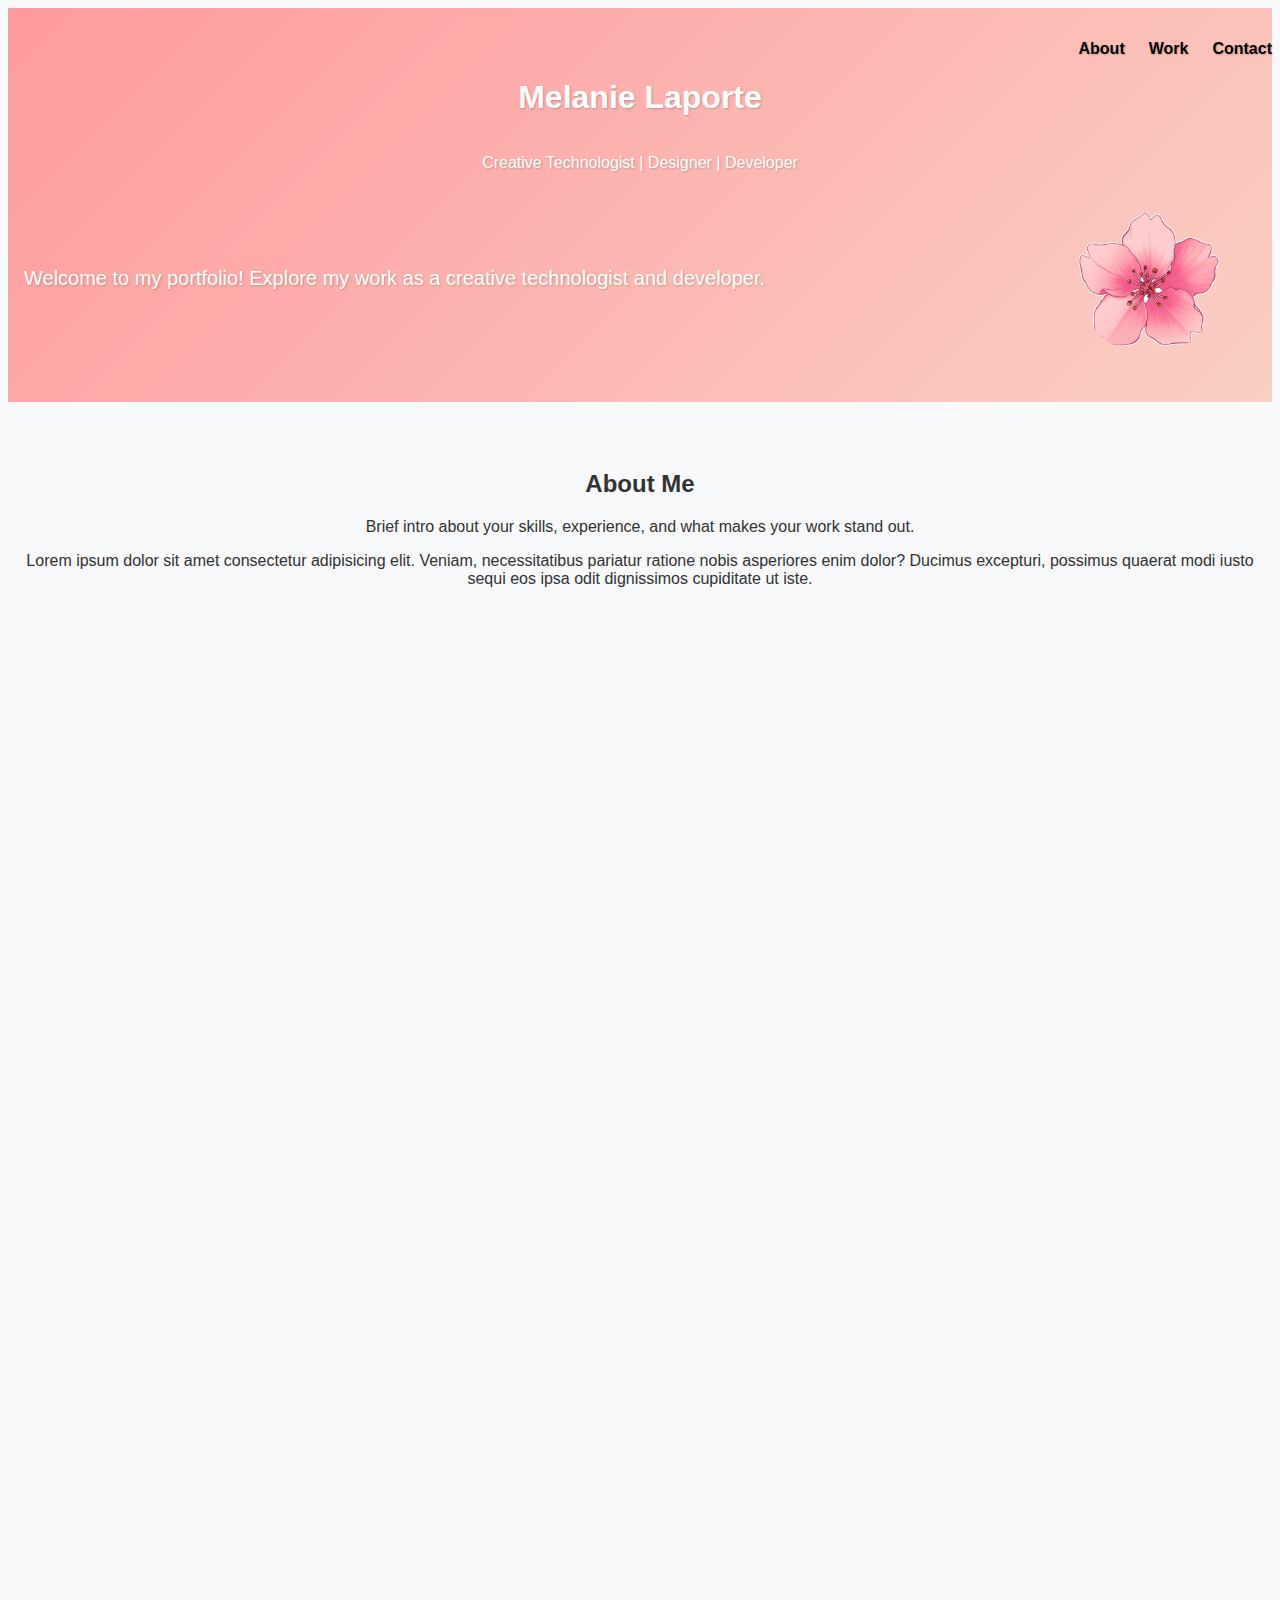
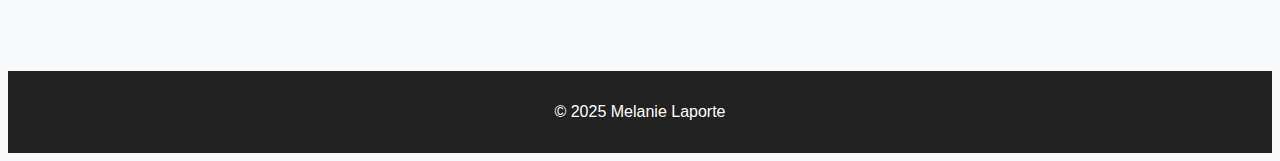
==== index.html @ 07a60e57 "Updated HTML with creative coding projects." ====
<!DOCTYPE html>
<html lang="en">
<head>
    <meta charset="UTF-8">
    <meta name="viewport" content="width=device-width, initial-scale=1.0">
    <title>Melanie Laporte - Portfolio</title>
    <link rel="stylesheet" href="styles.css">
</head>
<body>
    <header>
      <nav>
        <ul>
            <li><a href="#about">About</a></li>
            <li><a href="#work">Work</a></li>
            <li><a href="#contact">Contact</a></li>
        </ul>
      </nav>
      <h1>Melanie Laporte</h1>
        <div>
          <p><span id="typed-intro"></span></p>
          <p>Creative Technologist | Designer | Developer</p>
        </div>
        <div class="header-content">
          <p class="header-text">Welcome to my portfolio! Explore my work as a creative technologist and developer.</p>
          <img class="header-photo" src="assets/images/cherryBlossom.png" alt="Melanie Laporte">
        </div>
    </header>
    
    <section id="about">
        <h2>About Me</h2>
        <p>Brief intro about your skills, experience, and what makes your work stand out.</p>
        <p>Lorem ipsum dolor sit amet consectetur adipisicing elit. Veniam, necessitatibus pariatur ratione nobis asperiores enim dolor? Ducimus excepturi, possimus quaerat modi iusto sequi eos ipsa odit dignissimos cupiditate ut iste.</p>
      </section>
    
    <section id="work">
        <h2>My Work</h2>
        <div class="portfolio-grid">
            <div class="project">
                <iframe src="https://openprocessing.org/sketch/2534775/embed/"alt="Thermal String Ball" width="400" height="400"></iframe>
                <h3>Thermal String Ball </h3>
                <p>Short description of the project.</p>
            </div>
            <div class="project">
                <iframe src="https://openprocessing.org/sketch/2534626/embed/" alt="Nudibranchia" width="400" height="400"></iframe>
                <h3>Nudibranchia</h3>
                <p>Short description of the project.</p>
            </div>
            <div class="project">
                <img src="assets/images/cherryBlossom.png" alt="Project 3">
                <h3>Project Title 3</h3>
                <p>Short description of the project.</p>
            </div>
            <div class="project">
                <img src="assets/images/cherryBlossom.png" alt="Project 4">
                <h3>Project Title 4</h3>
                <p>Short description of the project.</p>
            </div>
            <div class="project">
                <img src="assets/images/cherryBlossom.png" alt="Project 5">
                <h3>Project Title 5</h3>
                <p>Short description of the project.</p>
            </div>
            <div class="project">
                <img src="assets/images/cherryBlossom.png" alt="Project 6">
                <h3>Project Title 6</h3>
                <p>Short description of the project.</p>
            </div>
            <div class="project">
                <img src="assets/images/cherryBlossom.png" alt="Project 7">
                <h3>Project Title 7</h3>
                <p>Short description of the project.</p>
           </div>
           <div class="project">
                <img src="assets/images/cherryBlossom.png" alt="Project 8">
                <h3>Project Title 8</h3>
                <p>Short description of the project.</p>
           </div>
        </div>
    </section>
    
    <section id="contact">
        <h2>Contact</h2>
        <p>LinkedIn: <a href="https://www.linkedin.com/in/melanielaporte/" target="_blank">LinkedIn</a></p>
        <p>GitHub: <a href="https://github.com/melanielaporte" target="_blank">Github</a></p>
    </section>
    <script src="styles.js"></script>
    <footer>
        <p>&copy; 2025 Melanie Laporte</p>
    </footer>
</body>
</html>
---- styles.css ----
/* General Styles */
body {
  font-family: 'Poppins', sans-serif;
  margin: 4;
  padding: 0;
  background-color: #f8f9fa;
  color: #333;
  text-align: center;
}

header {
  background: linear-gradient(135deg, #ff9a9e, #fad0c4);
  padding: 2rem 0;
  color: white;
  text-shadow: 1px 1px 2px rgba(0, 0, 0, 0.2);
  display: flex;
  flex-direction: column;
  /* align-items: center; */
  text-align: center;
}

.header-content {
  display: flex;
  align-items: center;
  justify-content: space-between;
  max-width: 1200px;
  width: 100%;
  padding: 1rem;
}

.header-text {
  font-size: 1.25rem;
  max-width: 70%;
  margin-right: 2rem;
}

.header-photo {
  width: 150px; /* Adjust the size as needed */
  height: auto;
  border-radius: 50%; /* For a circular photo */
}

nav ul {
  list-style: none;
  padding: 0;
  margin: 0;
  display: flex;
  justify-content: right;
  gap: 1.5rem;

}

nav a {
  text-decoration: none;
  color: black;
  font-weight: bold;
  transition: 0.3s;
}

nav a:hover {
  opacity: 0.7;
}

#work {
  background: #ff9a9e;
}

section {
  /* Smooth fade-in transition*/
  padding: 3rem 1rem;
  opacity: 0;
  transform: translateY(30px);
  transition: opacity 1s ease, transform 1s ease;
}

section.visible {
  opacity: 1;
  transform: translateY(0);
}

.portfolio-grid {
  display: grid;
  grid-template-columns: repeat(auto-fit, minmax(300px, 1fr));
  gap: 2rem;
  max-width: 900px;
  margin: auto;
}

.project {
  background: white;
  border-radius: 10px;
  box-shadow: 0 4px 6px rgba(0,0,0,0.1);
  overflow: hidden;
  transition: transform 0.3s;
}

.project:hover {
  transform: translateY(-5px);
}

.project img {
  width: 100%;
  height: auto;
}


footer {
  background: #222;
  color: white;
  padding: 1rem;
  margin-top: 2rem;
}
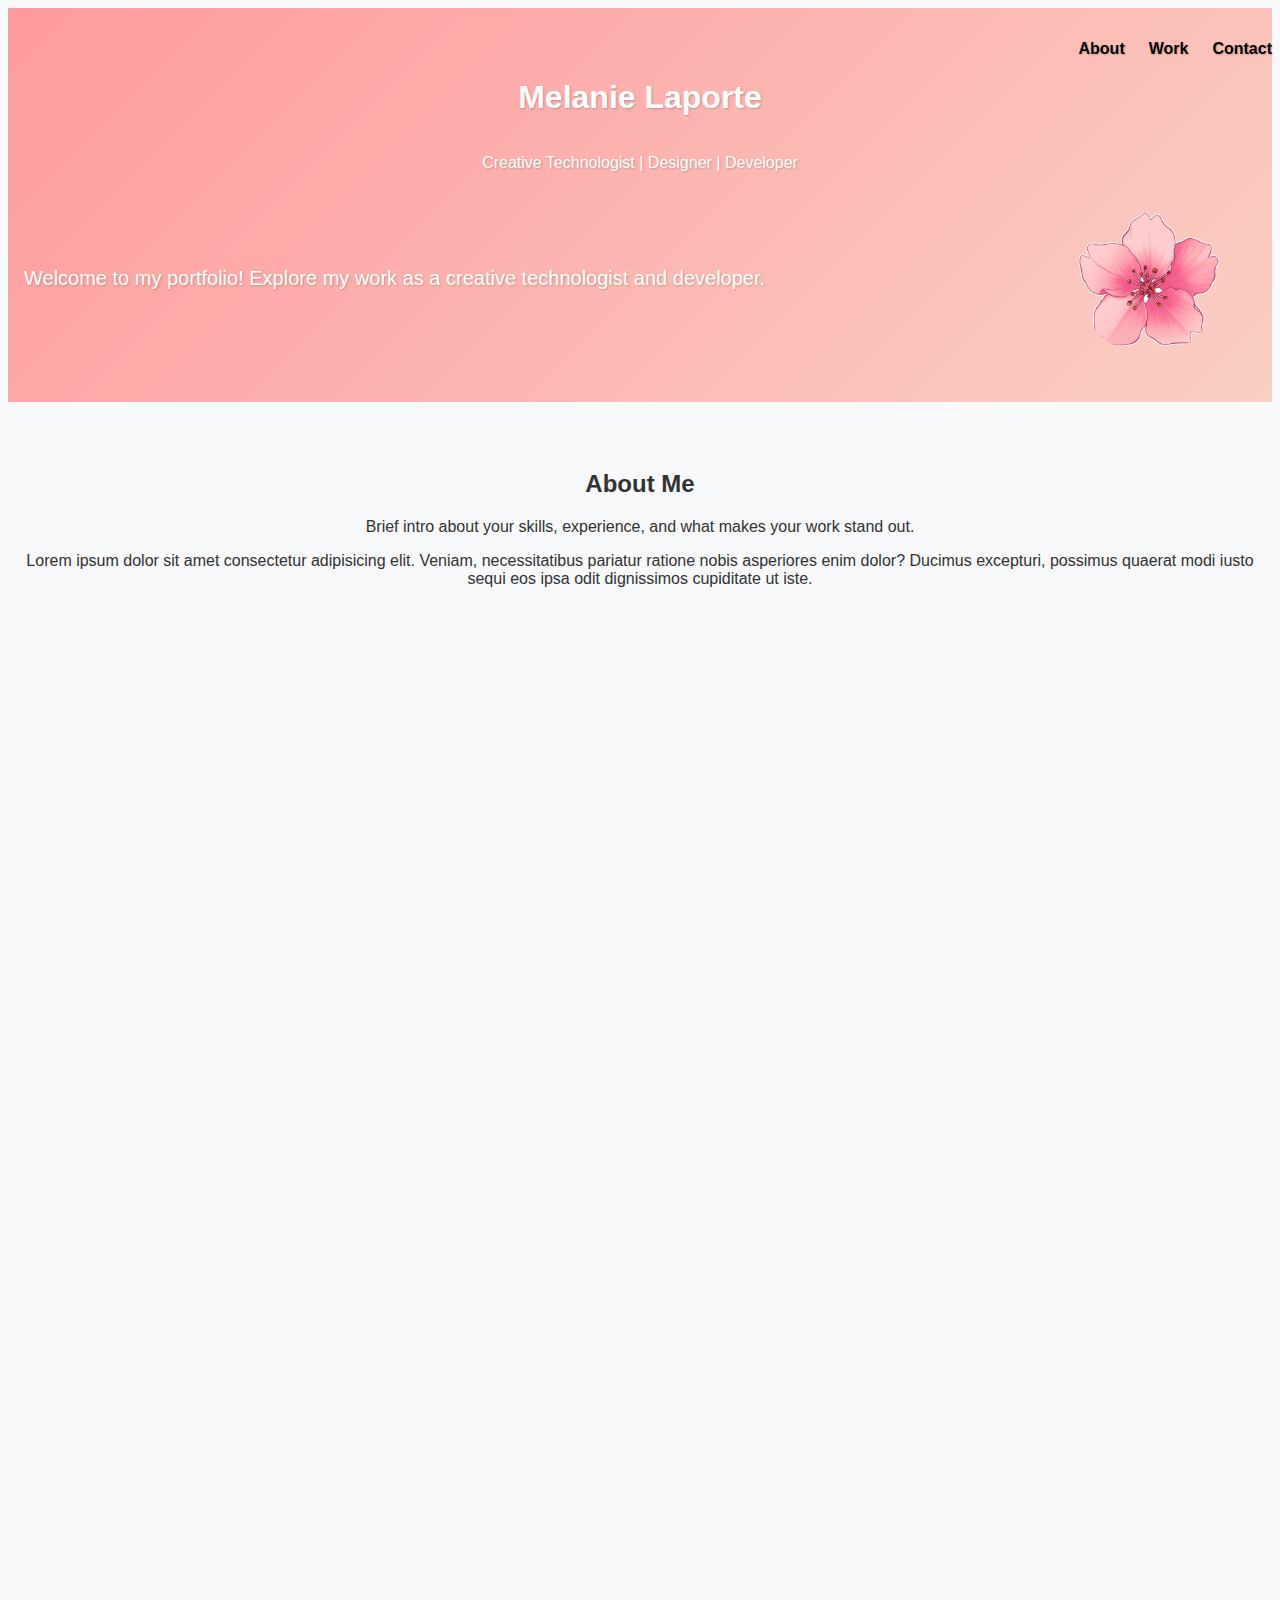
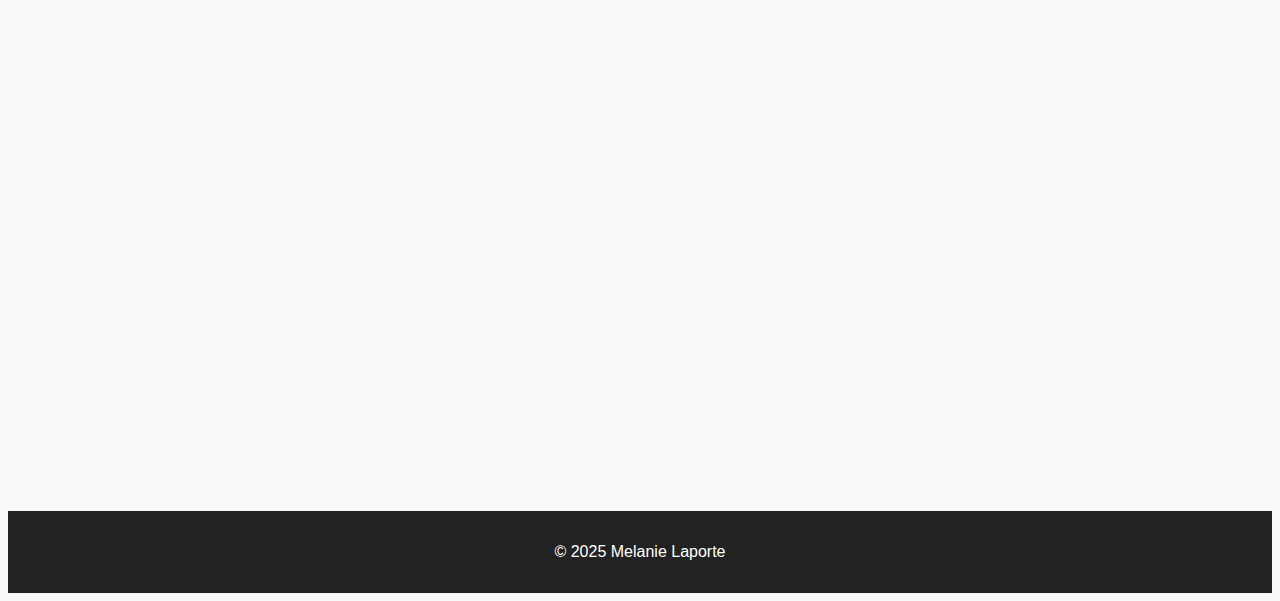
==== commit 8bd1fee7: "Updated HTML projects." ====
--- a/index.html
+++ b/index.html
@@ -36,42 +36,53 @@
         <h2>My Work</h2>
         <div class="portfolio-grid">
             <div class="project">
-                <iframe src="https://openprocessing.org/sketch/2534775/embed/"alt="Thermal String Ball" width="400" height="400"></iframe>
-                <h3>Thermal String Ball </h3>
+                <iframe src="https://openprocessing.org/sketch/2534775/embed/"alt="Thermal String Ball" width="800" height="400"></iframe>
+                <a href="https://openprocessing.org/sketch/2534775" target="_blank">Thermal String Ball</a>
                 <p>Short description of the project.</p>
             </div>
             <div class="project">
-                <iframe src="https://openprocessing.org/sketch/2534626/embed/" alt="Nudibranchia" width="400" height="400"></iframe>
-                <h3>Nudibranchia</h3>
+                <iframe src="https://openprocessing.org/sketch/2534626/embed/" alt="Nudibranchia" width="800" height="400"></iframe>
+                <a href="https://openprocessing.org/sketch/2534626" target="_blank">Nudibranchia</a>
                 <p>Short description of the project.</p>
             </div>
             <div class="project">
-                <img src="assets/images/cherryBlossom.png" alt="Project 3">
-                <h3>Project Title 3</h3>
+                <iframe src="https://openprocessing.org/sketch/2533033/embed/" alt="Fractal" width="800" height="400"></iframe>
+                <a href="https://openprocessing.org/sketch/2533033" target="_blank">Fractal</a>
                 <p>Short description of the project.</p>
             </div>
             <div class="project">
-                <img src="assets/images/cherryBlossom.png" alt="Project 4">
+                <iframe src="https://openprocessing.org/sketch/2532988/embed/" alt="In bloom" width="800" height="400"></iframe>
+                <a href="https://openprocessing.org/sketch/2532988" target="_blank">In bloom</a>
                 <h3>Project Title 4</h3>
                 <p>Short description of the project.</p>
             </div>
             <div class="project">
-                <img src="assets/images/cherryBlossom.png" alt="Project 5">
+                <iframe src="https://openprocessing.org/sketch/2532991/embed/" alt="Falling Stars" width="800" height="400"></iframe>
+                <a href="https://openprocessing.org/sketch/2532991" target="_blank">Falling Stars</a>
                 <h3>Project Title 5</h3>
                 <p>Short description of the project.</p>
             </div>
             <div class="project">
-                <img src="assets/images/cherryBlossom.png" alt="Project 6">
+                <iframe src="https://openprocessing.org/sketch/2532990/embed/" alt="Puntos" width="800" height="400"></iframe>
+                <a href="https://openprocessing.org/sketch/2532990" target="_blank">Puntos</a>
                 <h3>Project Title 6</h3>
                 <p>Short description of the project.</p>
             </div>
             <div class="project">
-                <img src="assets/images/cherryBlossom.png" alt="Project 7">
+                <iframe src="https://openprocessing.org/sketch/2536690/embed/" width="400" height="400"></iframe>
+                <a href="https://openprocessing.org/sketch/2536690" target="_blank">Furry</a>
                 <h3>Project Title 7</h3>
                 <p>Short description of the project.</p>
            </div>
            <div class="project">
-                <img src="assets/images/cherryBlossom.png" alt="Project 8">
+                <iframe src="https://openprocessing.org/sketch/2534393/embed/" width="400" height="400"></iframe>
+                <a href="https://openprocessing.org/sketch/2534393" target="_blank">Cosmic Ziti</a>
+                <h3>Project Title 8</h3>
+                <p>Short description of the project.</p>
+           </div>
+           <div class="project">
+                <iframe src="https://openprocessing.org/sketch/2534393/embed/" width="400" height="400"></iframe>
+                <a href="https://openprocessing.org/sketch/2534393" target="_blank">Cosmic Ziti</a>
                 <h3>Project Title 8</h3>
                 <p>Short description of the project.</p>
            </div>
@@ -80,8 +91,8 @@
     
     <section id="contact">
         <h2>Contact</h2>
-        <p>LinkedIn: <a href="https://www.linkedin.com/in/melanielaporte/" target="_blank">LinkedIn</a></p>
-        <p>GitHub: <a href="https://github.com/melanielaporte" target="_blank">Github</a></p>
+        <a href="https://www.linkedin.com/in/melanielaporte/" target="_blank">LinkedIn</a>
+        <a href="https://github.com/melanielaporte" target="_blank">Github</a>
     </section>
     <script src="styles.js"></script>
     <footer>
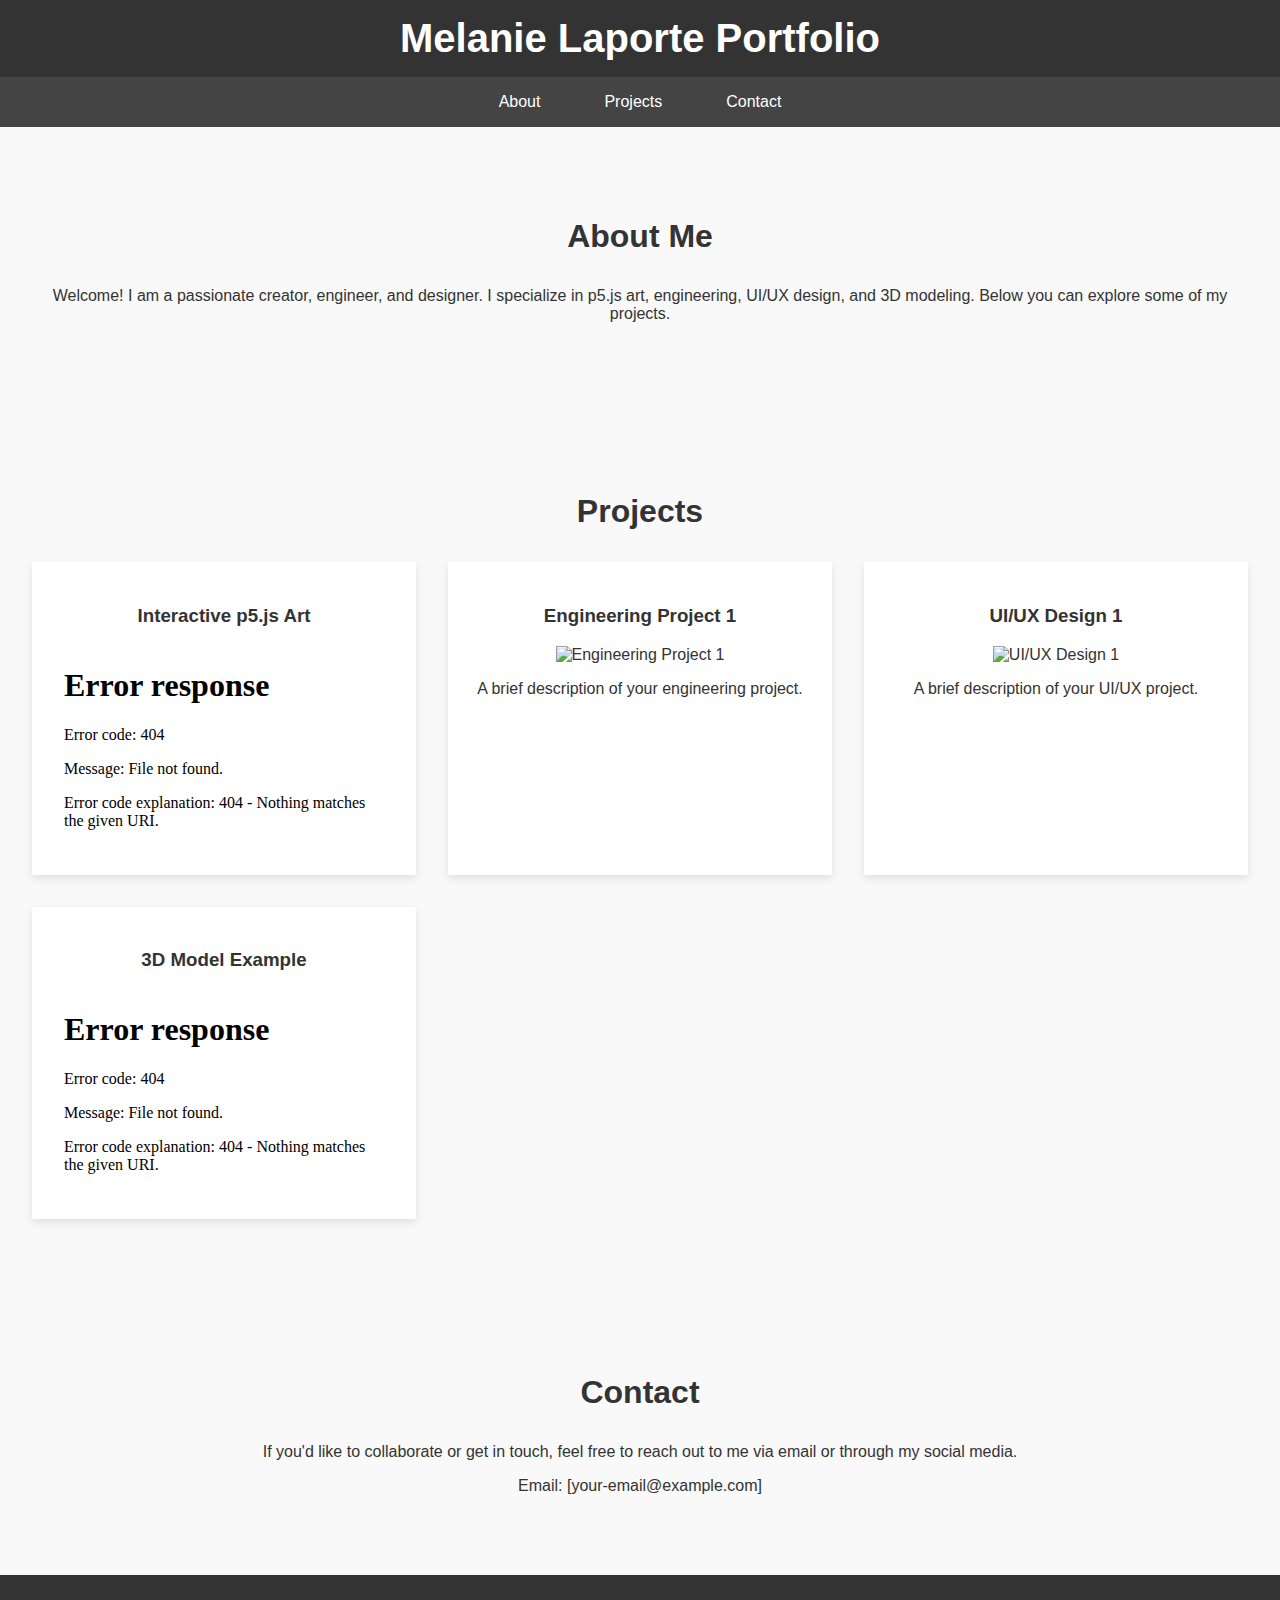
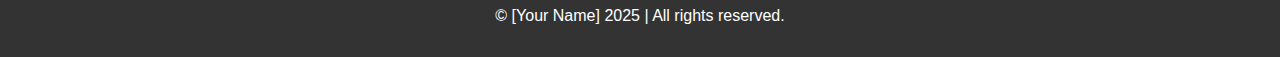
==== commit 49465972: "Updated HTML." ====
--- a/index.html
+++ b/index.html
@@ -3,101 +3,75 @@
 <head>
     <meta charset="UTF-8">
     <meta name="viewport" content="width=device-width, initial-scale=1.0">
-    <title>Melanie Laporte - Portfolio</title>
+    <meta name="description" content="Portfolio of Melanie Laporte, showcasing p5.js art, engineering projects, UI/UX designs, and 3D models">
+    <title>[Your Name] Portfolio</title>
     <link rel="stylesheet" href="styles.css">
 </head>
 <body>
-    <header>
-      <nav>
-        <ul>
-            <li><a href="#about">About</a></li>
-            <li><a href="#work">Work</a></li>
-            <li><a href="#contact">Contact</a></li>
-        </ul>
-      </nav>
-      <h1>Melanie Laporte</h1>
-        <div>
-          <p><span id="typed-intro"></span></p>
-          <p>Creative Technologist | Designer | Developer</p>
+
+<header>
+    <h1>Melanie Laporte Portfolio</h1>
+</header>
+
+<nav>
+    <a href="#about">About</a>
+    <a href="#projects">Projects</a>
+    <a href="#contact">Contact</a>
+</nav>
+
+<section id="about">
+    <h2>About Me</h2>
+    <p>Welcome! I am a passionate creator, engineer, and designer. I specialize in p5.js art, engineering, UI/UX design, and 3D modeling. Below you can explore some of my projects.</p>
+</section>
+
+<section id="projects">
+    <h2>Projects</h2>
+    <!-- p5.js Art -->
+    <div class="project-grid">
+        <div class="project-card">
+            <h3>Interactive p5.js Art</h3>
+            <div class="iframe-container">
+                <iframe src="YOUR_OPENPROCESSING_EMBED_URL" frameborder="0" allowfullscreen></iframe>
+            </div>
         </div>
-        <div class="header-content">
-          <p class="header-text">Welcome to my portfolio! Explore my work as a creative technologist and developer.</p>
-          <img class="header-photo" src="assets/images/cherryBlossom.png" alt="Melanie Laporte">
+
+        <!-- Engineering Projects -->
+        <div class="project-card">
+            <h3>Engineering Project 1</h3>
+            <img src="project_image.jpg" alt="Engineering Project 1">
+            <p>A brief description of your engineering project.</p>
         </div>
-    </header>
-    
-    <section id="about">
-        <h2>About Me</h2>
-        <p>Brief intro about your skills, experience, and what makes your work stand out.</p>
-        <p>Lorem ipsum dolor sit amet consectetur adipisicing elit. Veniam, necessitatibus pariatur ratione nobis asperiores enim dolor? Ducimus excepturi, possimus quaerat modi iusto sequi eos ipsa odit dignissimos cupiditate ut iste.</p>
-      </section>
-    
-    <section id="work">
-        <h2>My Work</h2>
-        <div class="portfolio-grid">
-            <div class="project">
-                <iframe src="https://openprocessing.org/sketch/2534775/embed/"alt="Thermal String Ball" width="800" height="400"></iframe>
-                <a href="https://openprocessing.org/sketch/2534775" target="_blank">Thermal String Ball</a>
-                <p>Short description of the project.</p>
+
+        <!-- UI/UX Design -->
+        <div class="project-card">
+            <h3>UI/UX Design 1</h3>
+            <img src="ux_design.jpg" alt="UI/UX Design 1">
+            <p>A brief description of your UI/UX project.</p>
+        </div>
+
+        <!-- 3D Models -->
+        <div class="project-card">
+            <h3>3D Model Example</h3>
+            <div class="iframe-container">
+                <iframe src="YOUR_3D_MODEL_EMBED_URL" frameborder="0" allowfullscreen></iframe>
             </div>
-            <div class="project">
-                <iframe src="https://openprocessing.org/sketch/2534626/embed/" alt="Nudibranchia" width="800" height="400"></iframe>
-                <a href="https://openprocessing.org/sketch/2534626" target="_blank">Nudibranchia</a>
-                <p>Short description of the project.</p>
-            </div>
-            <div class="project">
-                <iframe src="https://openprocessing.org/sketch/2533033/embed/" alt="Fractal" width="800" height="400"></iframe>
-                <a href="https://openprocessing.org/sketch/2533033" target="_blank">Fractal</a>
-                <p>Short description of the project.</p>
-            </div>
-            <div class="project">
-                <iframe src="https://openprocessing.org/sketch/2532988/embed/" alt="In bloom" width="800" height="400"></iframe>
-                <a href="https://openprocessing.org/sketch/2532988" target="_blank">In bloom</a>
-                <h3>Project Title 4</h3>
-                <p>Short description of the project.</p>
-            </div>
-            <div class="project">
-                <iframe src="https://openprocessing.org/sketch/2532991/embed/" alt="Falling Stars" width="800" height="400"></iframe>
-                <a href="https://openprocessing.org/sketch/2532991" target="_blank">Falling Stars</a>
-                <h3>Project Title 5</h3>
-                <p>Short description of the project.</p>
-            </div>
-            <div class="project">
-                <iframe src="https://openprocessing.org/sketch/2532990/embed/" alt="Puntos" width="800" height="400"></iframe>
-                <a href="https://openprocessing.org/sketch/2532990" target="_blank">Puntos</a>
-                <h3>Project Title 6</h3>
-                <p>Short description of the project.</p>
-            </div>
-            <div class="project">
-                <iframe src="https://openprocessing.org/sketch/2536690/embed/" width="400" height="400"></iframe>
-                <a href="https://openprocessing.org/sketch/2536690" target="_blank">Furry</a>
-                <h3>Project Title 7</h3>
-                <p>Short description of the project.</p>
-           </div>
-           <div class="project">
-                <iframe src="https://openprocessing.org/sketch/2534393/embed/" width="400" height="400"></iframe>
-                <a href="https://openprocessing.org/sketch/2534393" target="_blank">Cosmic Ziti</a>
-                <h3>Project Title 8</h3>
-                <p>Short description of the project.</p>
-           </div>
-           <div class="project">
-                <iframe src="https://openprocessing.org/sketch/2534393/embed/" width="400" height="400"></iframe>
-                <a href="https://openprocessing.org/sketch/2534393" target="_blank">Cosmic Ziti</a>
-                <h3>Project Title 8</h3>
-                <p>Short description of the project.</p>
-           </div>
         </div>
-    </section>
-    
-    <section id="contact">
-        <h2>Contact</h2>
-        <a href="https://www.linkedin.com/in/melanielaporte/" target="_blank">LinkedIn</a>
-        <a href="https://github.com/melanielaporte" target="_blank">Github</a>
-    </section>
-    <script src="styles.js"></script>
-    <footer>
-        <p>&copy; 2025 Melanie Laporte</p>
-    </footer>
+    </div>
+</section>
+
+<section id="contact">
+    <h2>Contact</h2>
+    <p>If you'd like to collaborate or get in touch, feel free to reach out to me via email or through my social media.</p>
+    <p>Email: [your-email@example.com]</p>
+</section>
+
+<script src="styles.js"></script>
+<script src="string_ball.js"></script>
+<script src="cosmic.js"></script>
+
+<footer>
+    <p>&copy; [Your Name] 2025 | All rights reserved.</p>
+</footer>
+
 </body>
 </html>
- --- a/styles.css
+++ b/styles.css
@@ -1,112 +1,89 @@
-/* General Styles */
 body {
-  font-family: 'Poppins', sans-serif;
-  margin: 4;
+  font-family: Arial, sans-serif;
+  background-color: #f9f9f9;
+  margin: 0;
   padding: 0;
-  background-color: #f8f9fa;
   color: #333;
+}
+
+header {
+  background-color: #333;
+  color: white;
+  padding: 1em 2em;
   text-align: center;
 }
 
-header {
-  background: linear-gradient(135deg, #ff9a9e, #fad0c4);
-  padding: 2rem 0;
+header h1 {
+  margin: 0;
+  font-size: 2.5em;
+}
+
+nav {
+  display: flex;
+  justify-content: center;
+  background-color: #444;
+}
+
+nav a {
   color: white;
-  text-shadow: 1px 1px 2px rgba(0, 0, 0, 0.2);
-  display: flex;
-  flex-direction: column;
-  /* align-items: center; */
+  text-decoration: none;
+  padding: 1em 2em;
+  display: block;
+}
+
+nav a:hover {
+  background-color: #555;
+}
+
+section {
+  padding: 4em 2em;
   text-align: center;
 }
 
-.header-content {
-  display: flex;
-  align-items: center;
-  justify-content: space-between;
-  max-width: 1200px;
-  width: 100%;
-  padding: 1rem;
+section h2 {
+  font-size: 2em;
+  margin-bottom: 1em;
 }
 
-.header-text {
-  font-size: 1.25rem;
-  max-width: 70%;
-  margin-right: 2rem;
+.project-grid {
+  display: grid;
+  grid-template-columns: repeat(auto-fill, minmax(300px, 1fr));
+  gap: 2em;
+  margin-top: 2em;
 }
 
-.header-photo {
-  width: 150px; /* Adjust the size as needed */
-  height: auto;
-  border-radius: 50%; /* For a circular photo */
+.project-card {
+  background-color: #fff;
+  box-shadow: 0 4px 8px rgba(0, 0, 0, 0.1);
+  padding: 1.5em;
+  text-align: center;
 }
 
-nav ul {
-  list-style: none;
-  padding: 0;
-  margin: 0;
-  display: flex;
-  justify-content: right;
-  gap: 1.5rem;
-
-}
-
-nav a {
-  text-decoration: none;
-  color: black;
-  font-weight: bold;
-  transition: 0.3s;
-}
-
-nav a:hover {
-  opacity: 0.7;
-}
-
-#work {
-  background: #ff9a9e;
-}
-
-section {
-  /* Smooth fade-in transition*/
-  padding: 3rem 1rem;
-  opacity: 0;
-  transform: translateY(30px);
-  transition: opacity 1s ease, transform 1s ease;
-}
-
-section.visible {
-  opacity: 1;
-  transform: translateY(0);
-}
-
-.portfolio-grid {
-  display: grid;
-  grid-template-columns: repeat(auto-fit, minmax(300px, 1fr));
-  gap: 2rem;
-  max-width: 900px;
-  margin: auto;
-}
-
-.project {
-  background: white;
-  border-radius: 10px;
-  box-shadow: 0 4px 6px rgba(0,0,0,0.1);
-  overflow: hidden;
-  transition: transform 0.3s;
-}
-
-.project:hover {
-  transform: translateY(-5px);
-}
-
-.project img {
-  width: 100%;
+.project-card img {
+  max-width: 100%;
   height: auto;
 }
 
+.iframe-container {
+  position: relative;
+  padding-top: 56.25%; /* Aspect Ratio 16:9 */
+  height: 0;
+  overflow: hidden;
+  max-width: 100%;
+  margin: 1em 0;
+}
+
+.iframe-container iframe {
+  position: absolute;
+  top: 0;
+  left: 0;
+  width: 100%;
+  height: 100%;
+}
 
 footer {
-  background: #222;
+  text-align: center;
+  background-color: #333;
   color: white;
-  padding: 1rem;
-  margin-top: 2rem;
+  padding: 1em;
 }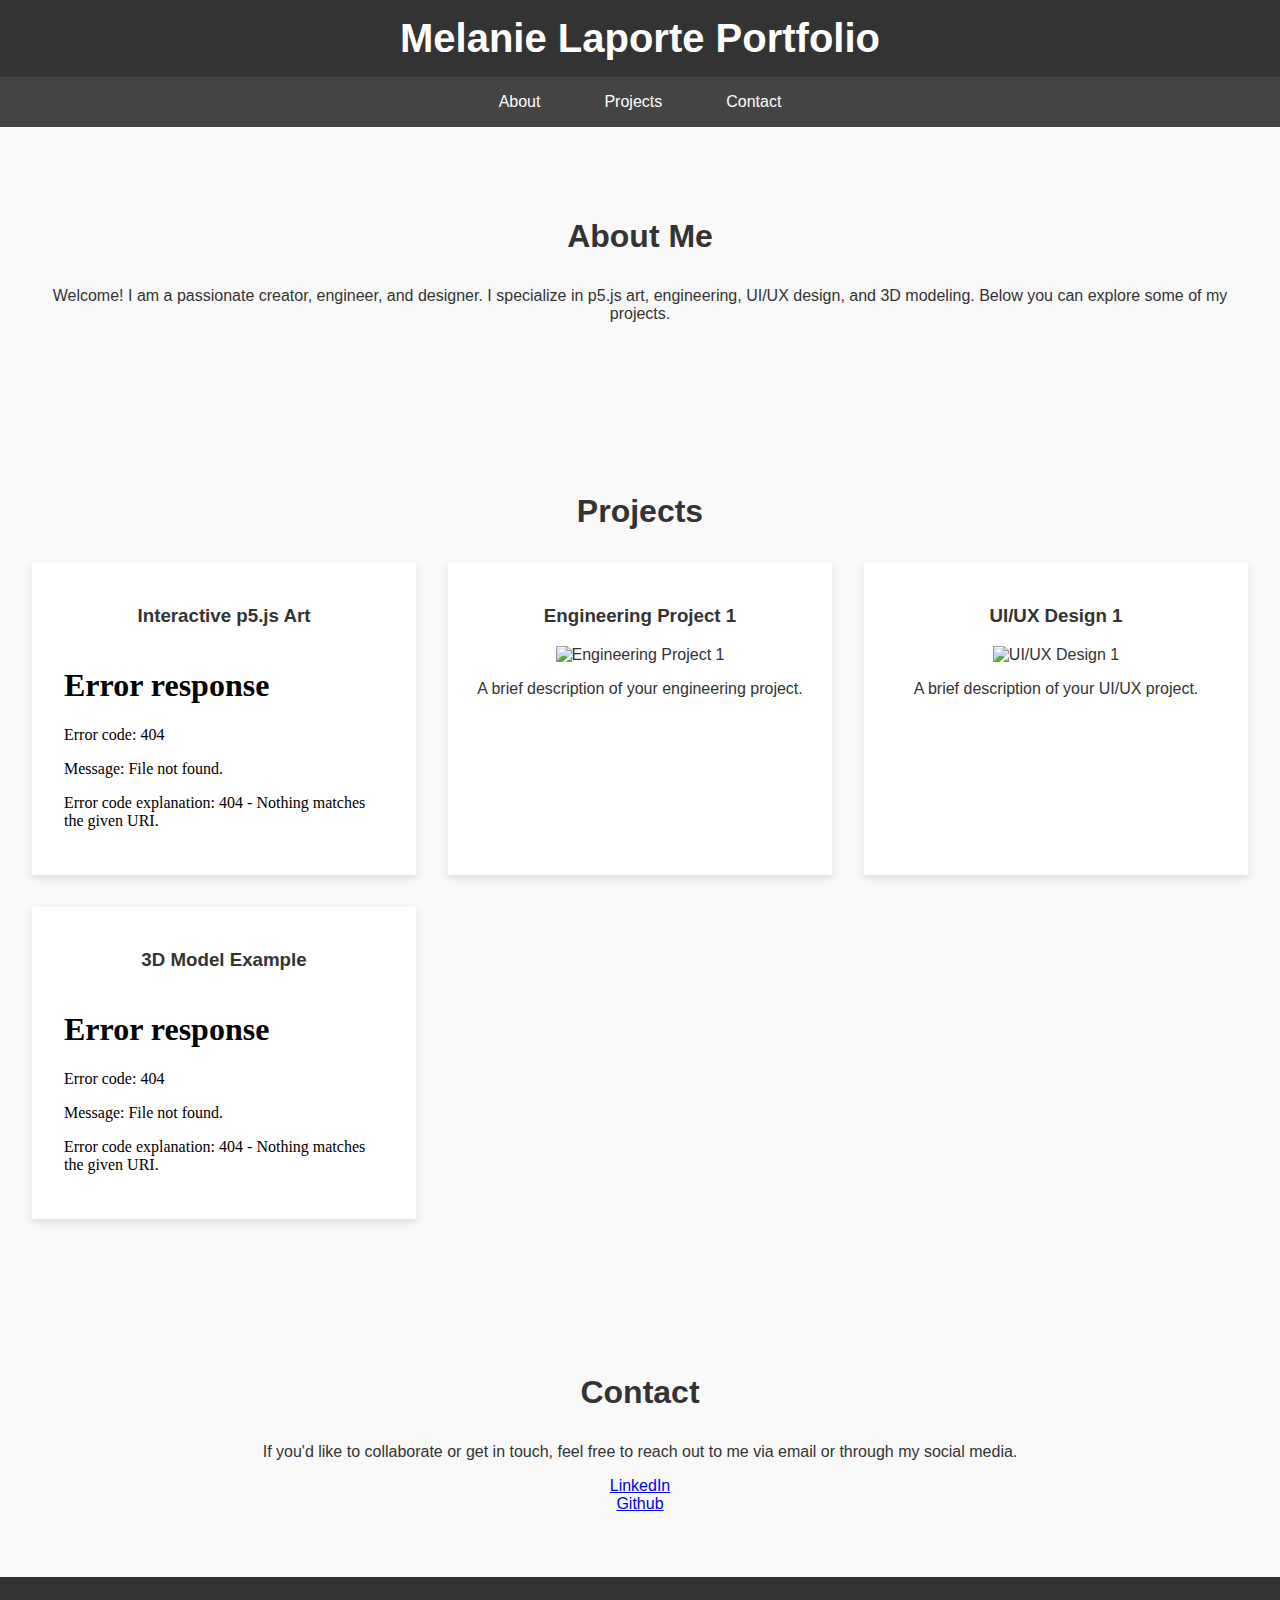
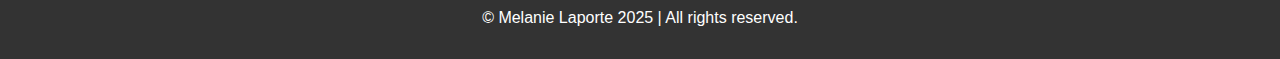
==== commit 13341a06: "Updated HTML." ====
--- a/index.html
+++ b/index.html
@@ -62,7 +62,9 @@
 <section id="contact">
     <h2>Contact</h2>
     <p>If you'd like to collaborate or get in touch, feel free to reach out to me via email or through my social media.</p>
-    <p>Email: [your-email@example.com]</p>
+    <a href="https://www.linkedin.com/in/melanielaporte/" target="_blank">LinkedIn</a>
+    <br>
+    <a href="https://github.com/melanielaporte" target="_blank">Github</a>
 </section>
 
 <script src="styles.js"></script>
@@ -70,7 +72,7 @@
 <script src="cosmic.js"></script>
 
 <footer>
-    <p>&copy; [Your Name] 2025 | All rights reserved.</p>
+    <p>&copy; Melanie Laporte 2025 | All rights reserved.</p>
 </footer>
 
 </body>
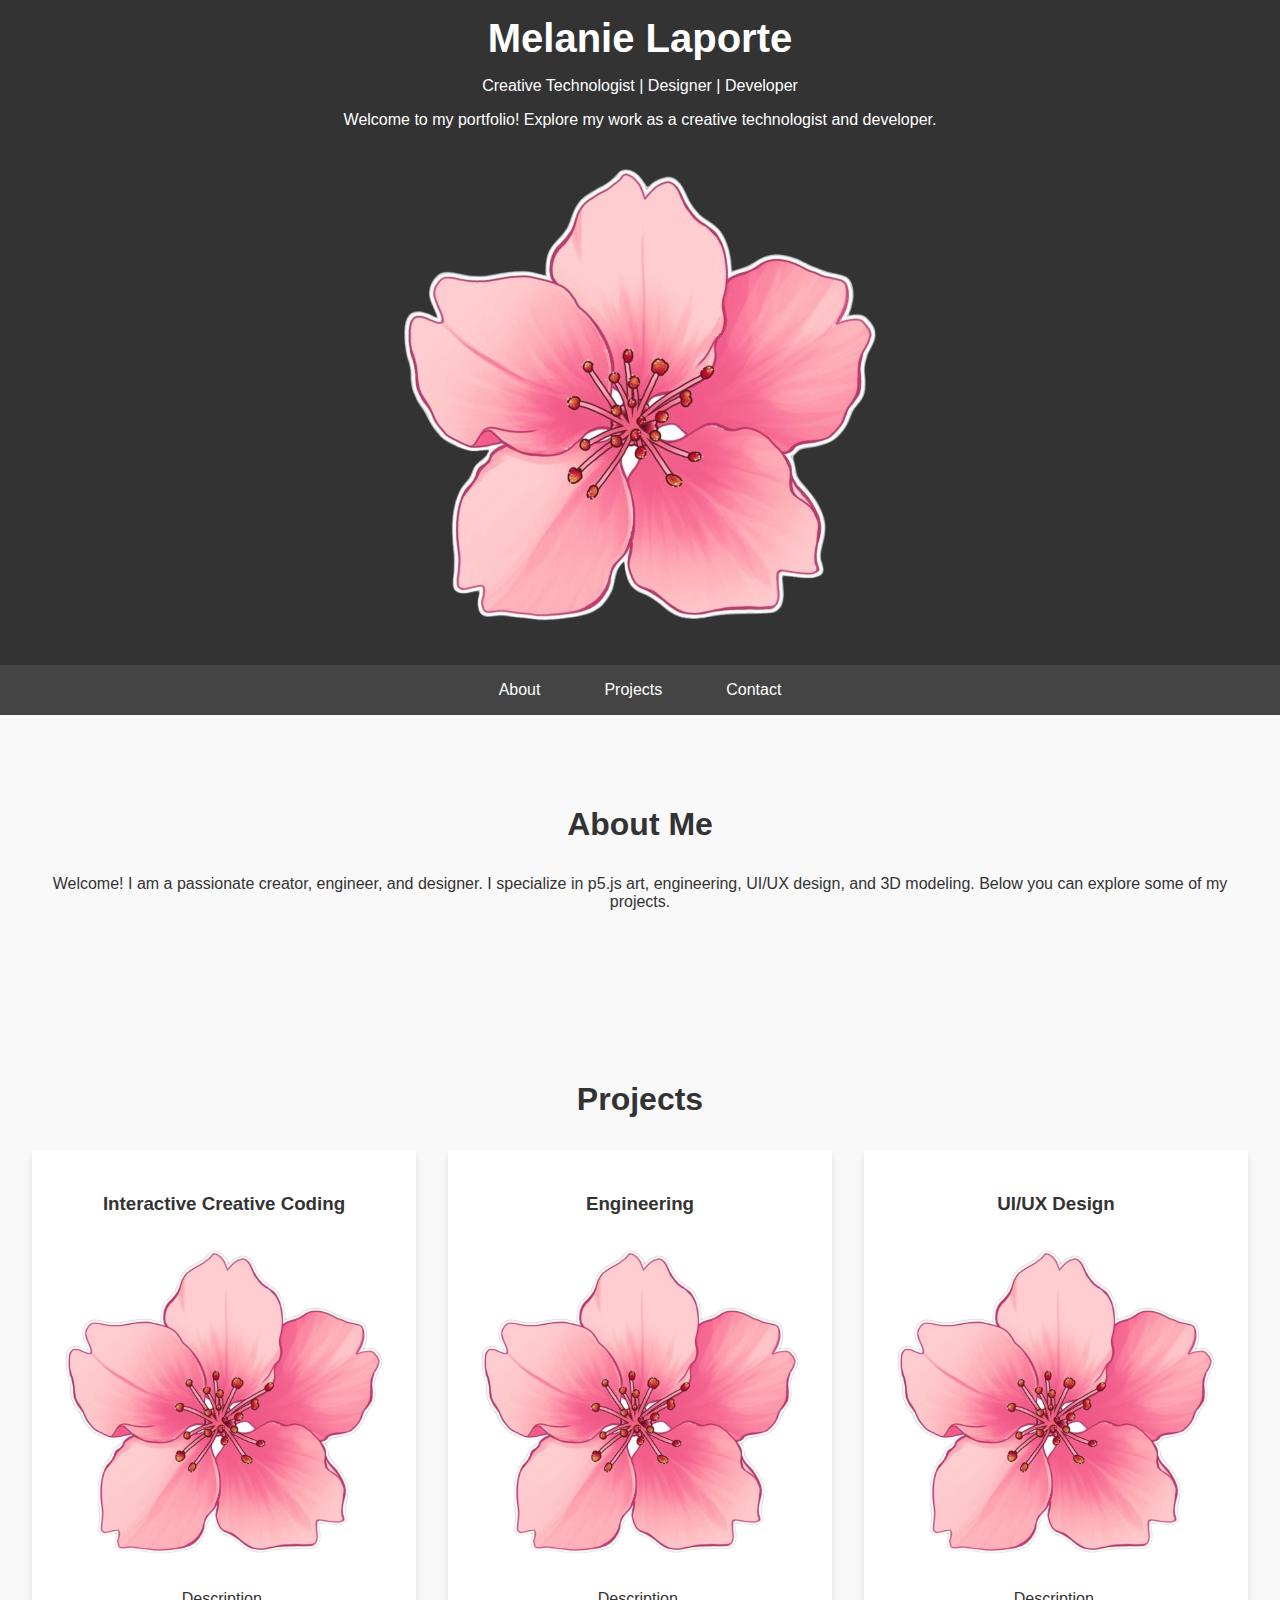
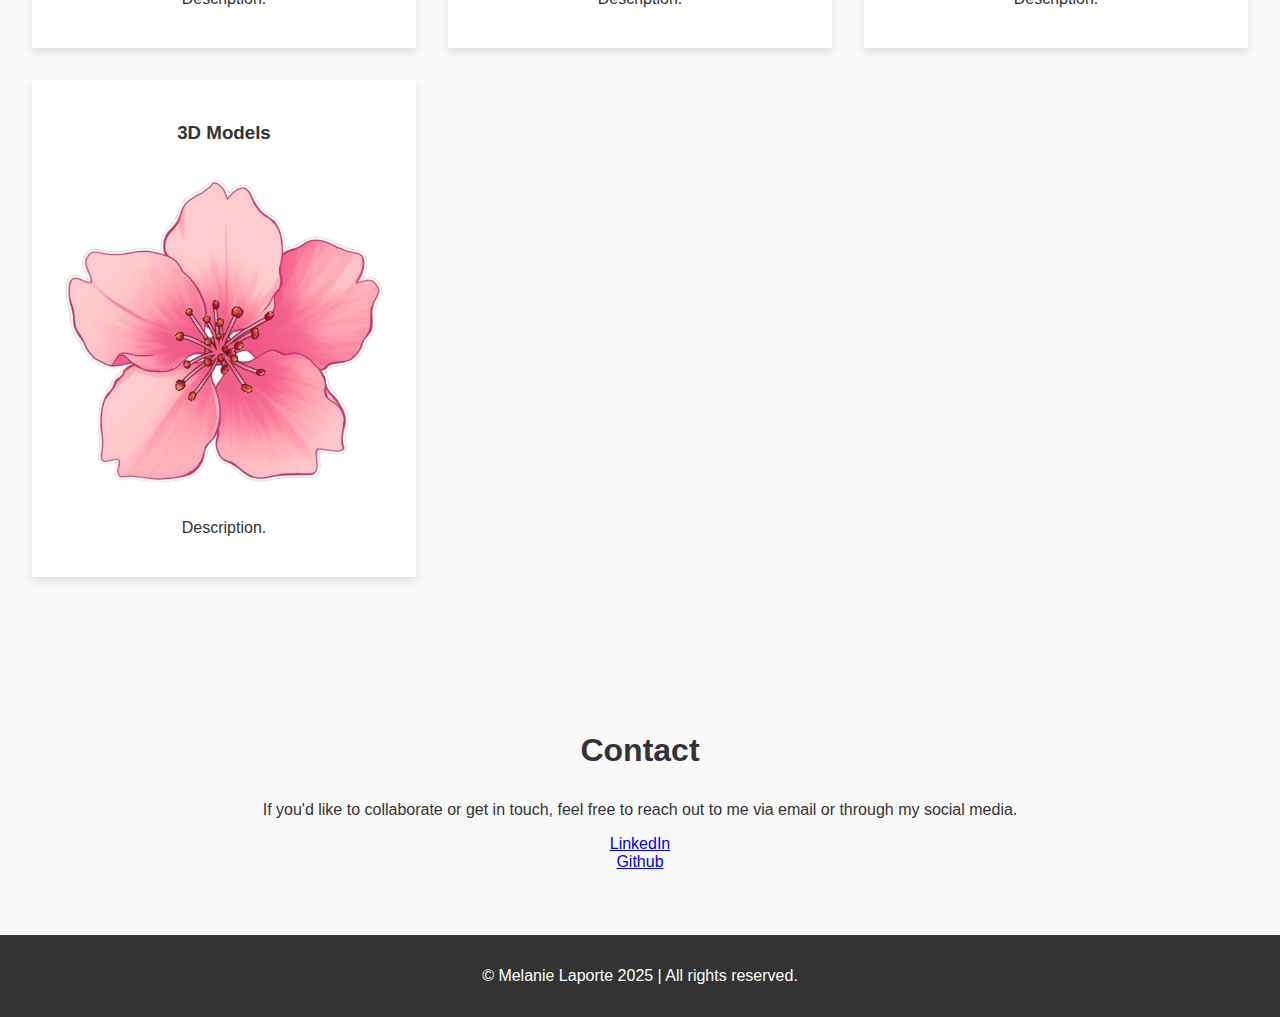
==== commit 7f9a0a3c: "Added project js files." ====
--- a/index.html
+++ b/index.html
@@ -4,14 +4,23 @@
     <meta charset="UTF-8">
     <meta name="viewport" content="width=device-width, initial-scale=1.0">
     <meta name="description" content="Portfolio of Melanie Laporte, showcasing p5.js art, engineering projects, UI/UX designs, and 3D models">
-    <title>[Your Name] Portfolio</title>
+    <title>Melanie Laporte's Portfolio</title>
     <link rel="stylesheet" href="styles.css">
 </head>
 <body>
+  
 
-<header>
-    <h1>Melanie Laporte Portfolio</h1>
-</header>
+  <header>
+    <h1>Melanie Laporte</h1>
+      <div>
+        <p><span id="typed-intro"></span></p>
+        <p>Creative Technologist | Designer | Developer</p>
+      </div>
+      <div class="header-content">
+        <p class="header-text">Welcome to my portfolio! Explore my work as a creative technologist and developer.</p>
+        <img class="header-photo" src="assets/images/cherryBlossom.png" alt="Melanie Laporte">
+      </div>
+  </header>
 
 <nav>
     <a href="#about">About</a>
@@ -26,35 +35,33 @@
 
 <section id="projects">
     <h2>Projects</h2>
-    <!-- p5.js Art -->
+    <!-- Art -->
     <div class="project-grid">
         <div class="project-card">
-            <h3>Interactive p5.js Art</h3>
-            <div class="iframe-container">
-                <iframe src="YOUR_OPENPROCESSING_EMBED_URL" frameborder="0" allowfullscreen></iframe>
-            </div>
+            <h3>Interactive Creative Coding</h3>
+            <img src="assets/images/cherryBlossom.png" alt="Creative Coding">
+            <p>Description.</p>
         </div>
 
-        <!-- Engineering Projects -->
+        <!-- Engineering -->
         <div class="project-card">
-            <h3>Engineering Project 1</h3>
-            <img src="project_image.jpg" alt="Engineering Project 1">
-            <p>A brief description of your engineering project.</p>
+            <h3>Engineering</h3>
+            <img src="assets/images/cherryBlossom.png" alt="Engineering Project 1">
+            <p>Description.</p>
         </div>
 
         <!-- UI/UX Design -->
         <div class="project-card">
-            <h3>UI/UX Design 1</h3>
-            <img src="ux_design.jpg" alt="UI/UX Design 1">
-            <p>A brief description of your UI/UX project.</p>
+            <h3>UI/UX Design</h3>
+            <img src="assets/images/cherryBlossom.png" alt="UI/UX Design">
+            <p>Description.</p>
         </div>
 
         <!-- 3D Models -->
         <div class="project-card">
-            <h3>3D Model Example</h3>
-            <div class="iframe-container">
-                <iframe src="YOUR_3D_MODEL_EMBED_URL" frameborder="0" allowfullscreen></iframe>
-            </div>
+            <h3>3D Models</h3>
+            <img src="assets/images/cherryBlossom.png" alt="3D Models">
+            <p>Description.</p>
         </div>
     </div>
 </section>
--- a/styles.css
+++ b/styles.css
@@ -64,23 +64,6 @@
   height: auto;
 }
 
-.iframe-container {
-  position: relative;
-  padding-top: 56.25%; /* Aspect Ratio 16:9 */
-  height: 0;
-  overflow: hidden;
-  max-width: 100%;
-  margin: 1em 0;
-}
-
-.iframe-container iframe {
-  position: absolute;
-  top: 0;
-  left: 0;
-  width: 100%;
-  height: 100%;
-}
-
 footer {
   text-align: center;
   background-color: #333;
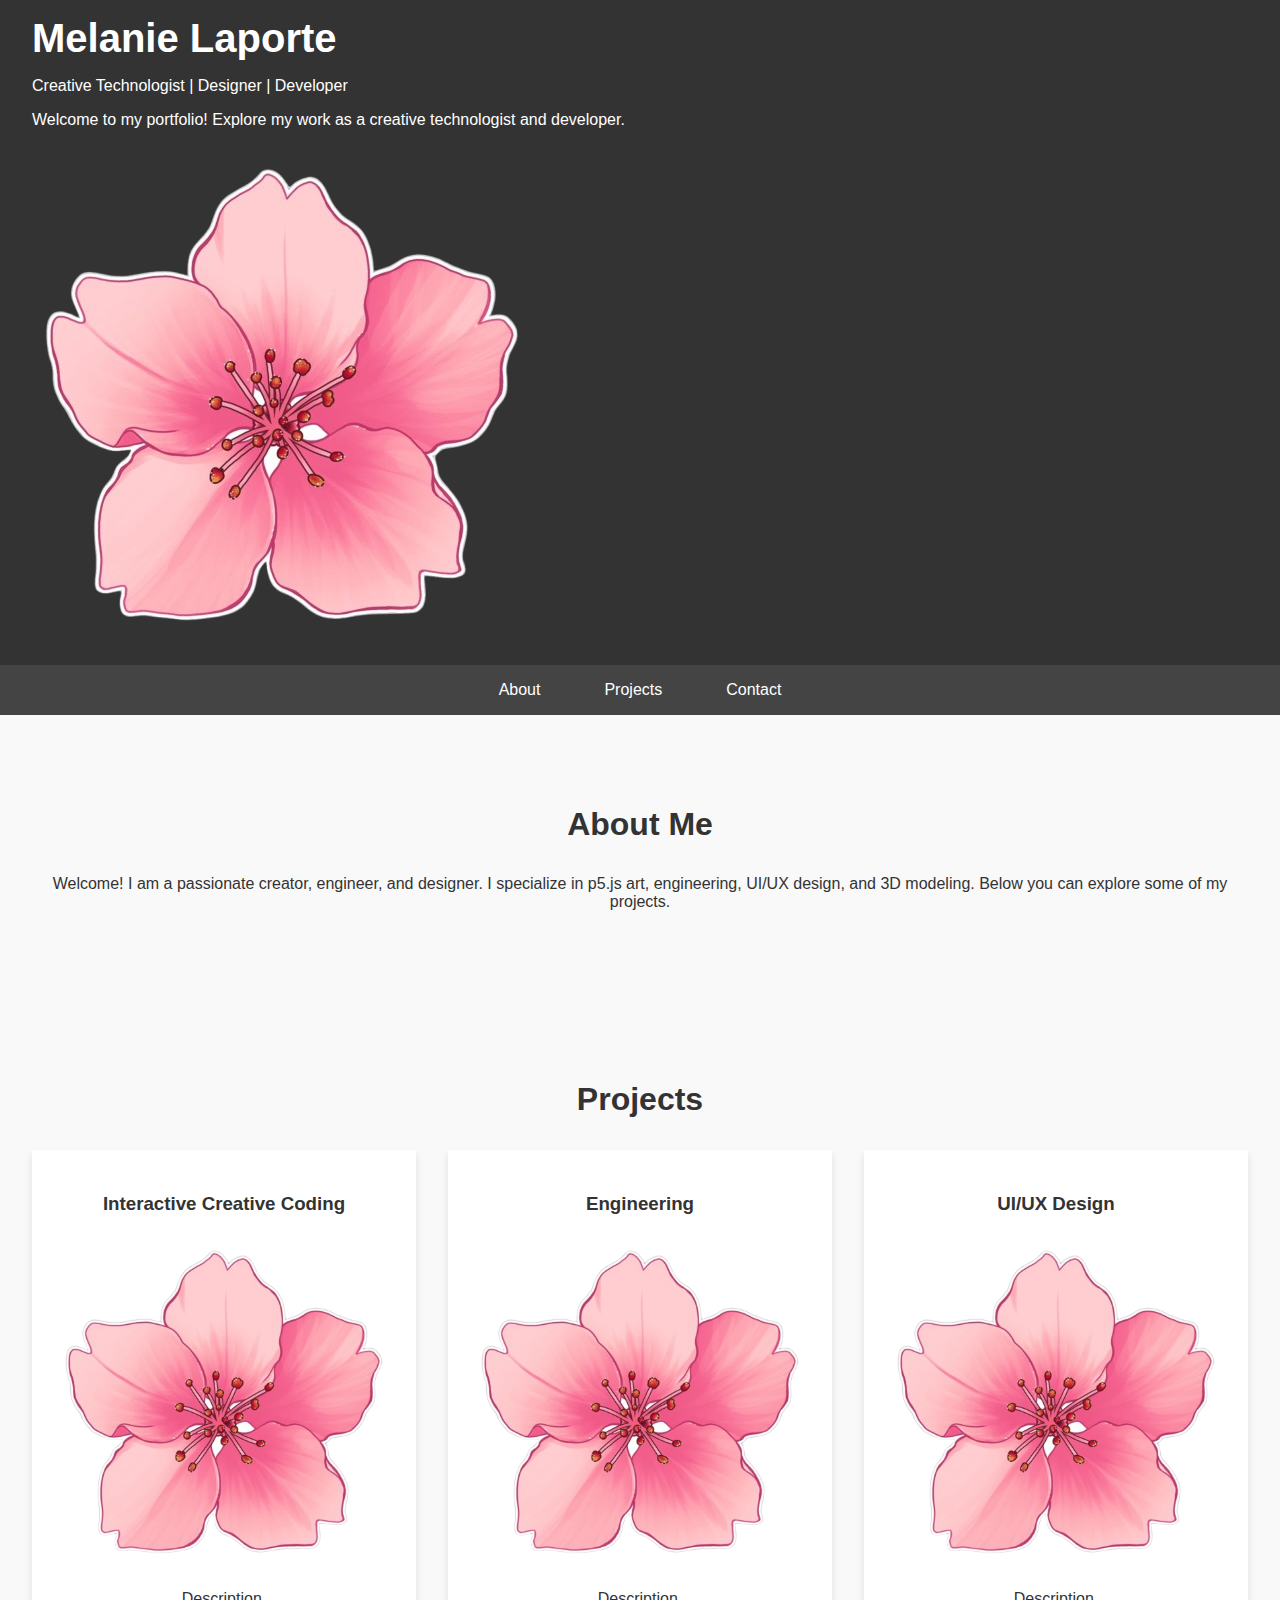
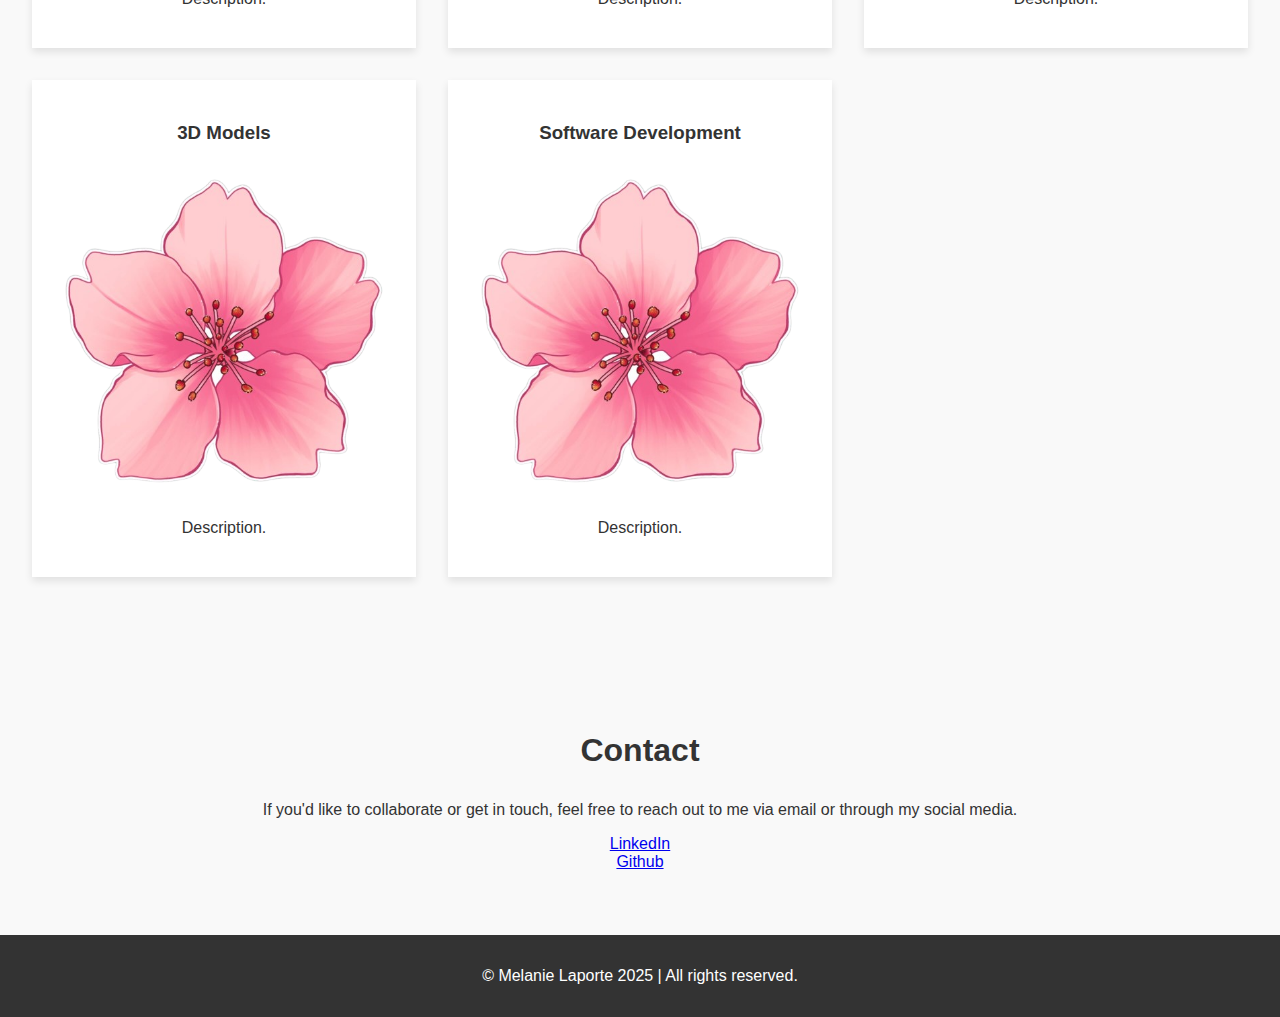
==== commit 47c19d04: "Updated HTML." ====
--- a/index.html
+++ b/index.html
@@ -16,6 +16,7 @@
         <p><span id="typed-intro"></span></p>
         <p>Creative Technologist | Designer | Developer</p>
       </div>
+
       <div class="header-content">
         <p class="header-text">Welcome to my portfolio! Explore my work as a creative technologist and developer.</p>
         <img class="header-photo" src="assets/images/cherryBlossom.png" alt="Melanie Laporte">
@@ -35,18 +36,18 @@
 
 <section id="projects">
     <h2>Projects</h2>
-    <!-- Art -->
     <div class="project-grid">
+        <!-- Art -->
         <div class="project-card">
             <h3>Interactive Creative Coding</h3>
-            <img src="assets/images/cherryBlossom.png" alt="Creative Coding">
+            <img src="assets/images/cherryBlossom.png" alt="Interactive Creative Coding">
             <p>Description.</p>
         </div>
 
         <!-- Engineering -->
         <div class="project-card">
             <h3>Engineering</h3>
-            <img src="assets/images/cherryBlossom.png" alt="Engineering Project 1">
+            <img src="assets/images/cherryBlossom.png" alt="Engineering">
             <p>Description.</p>
         </div>
 
@@ -63,6 +64,13 @@
             <img src="assets/images/cherryBlossom.png" alt="3D Models">
             <p>Description.</p>
         </div>
+
+        <!-- Software Development -->
+        <div class="project-card">
+            <h3>Software Development</h3>
+            <img src="assets/images/cherryBlossom.png" alt="Software Development">
+            <p>Description.</p>
+        </div>
     </div>
 </section>
 
@@ -75,8 +83,6 @@
 </section>
 
 <script src="styles.js"></script>
-<script src="string_ball.js"></script>
-<script src="cosmic.js"></script>
 
 <footer>
     <p>&copy; Melanie Laporte 2025 | All rights reserved.</p>
--- a/styles.css
+++ b/styles.css
@@ -10,7 +10,11 @@
   background-color: #333;
   color: white;
   padding: 1em 2em;
-  text-align: center;
+  text-align: left;
+}
+
+.header-photo {
+  align-content: right;
 }
 
 header h1 {
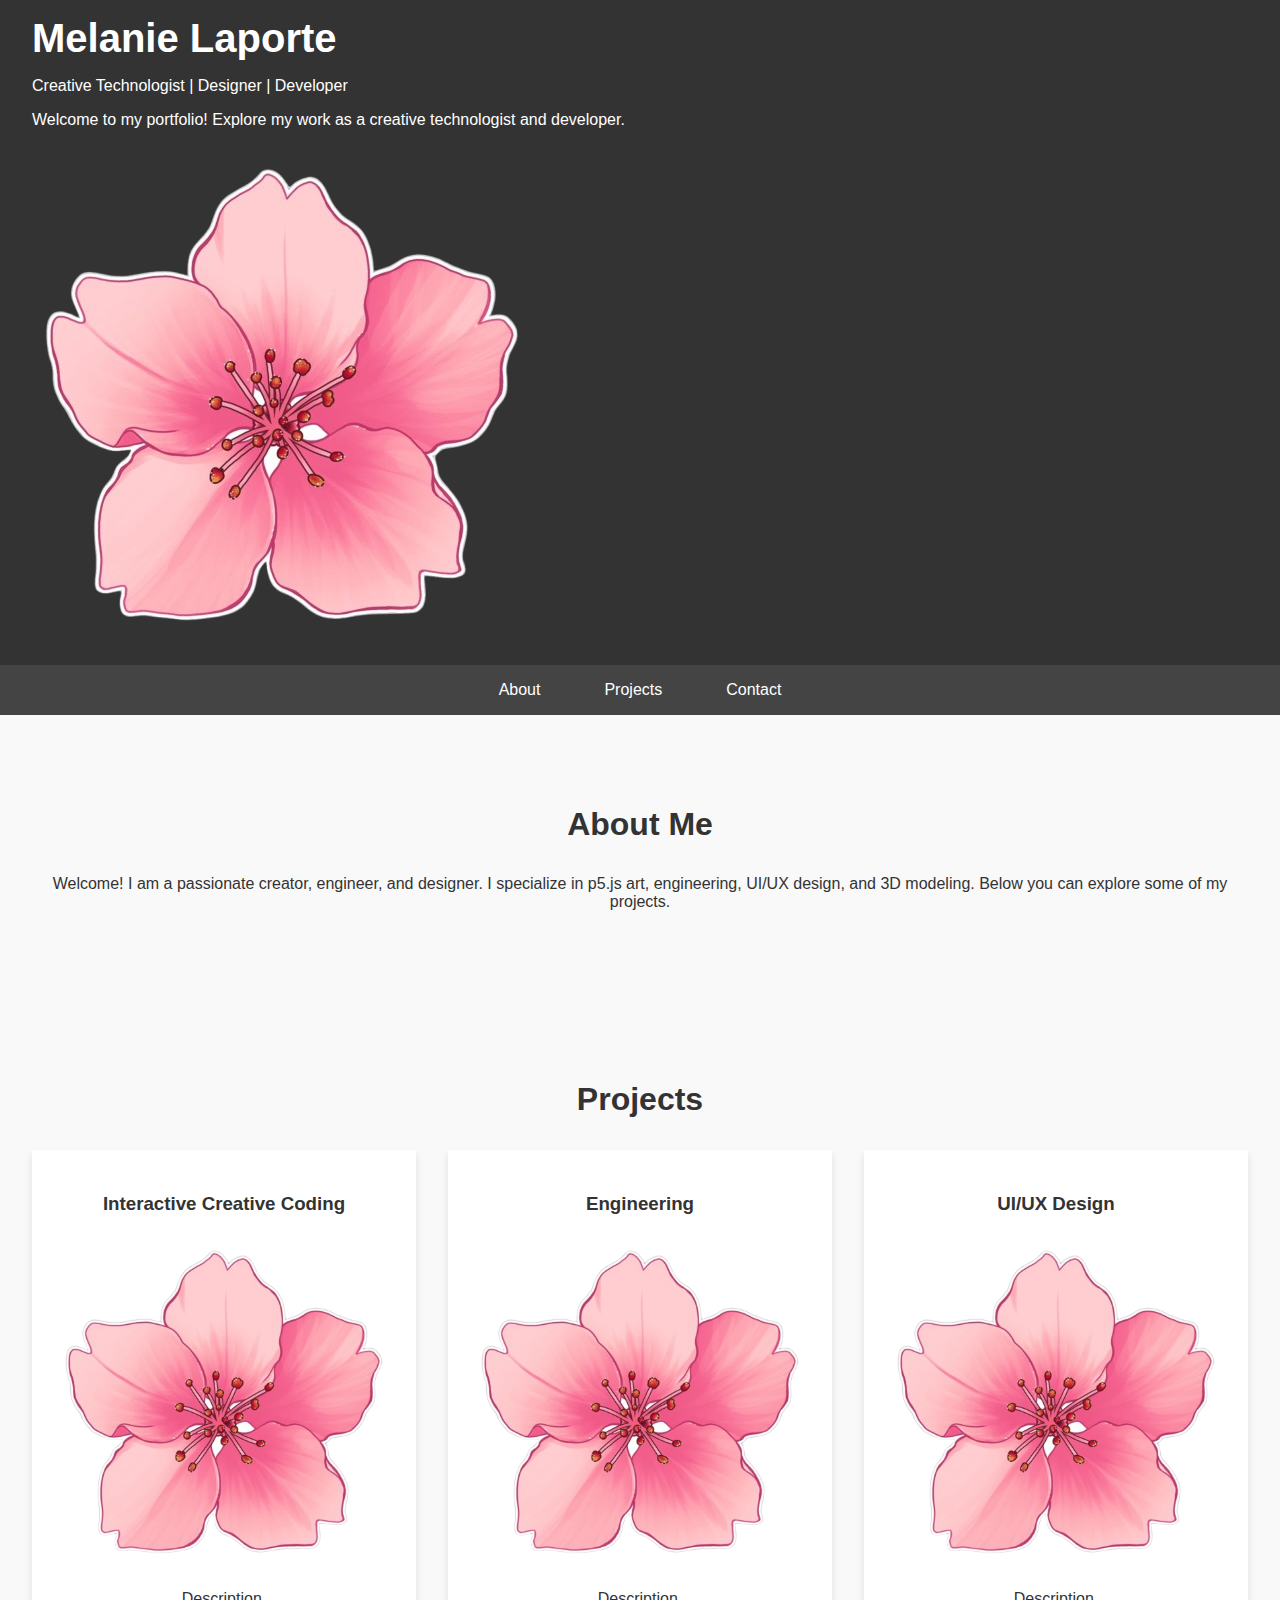
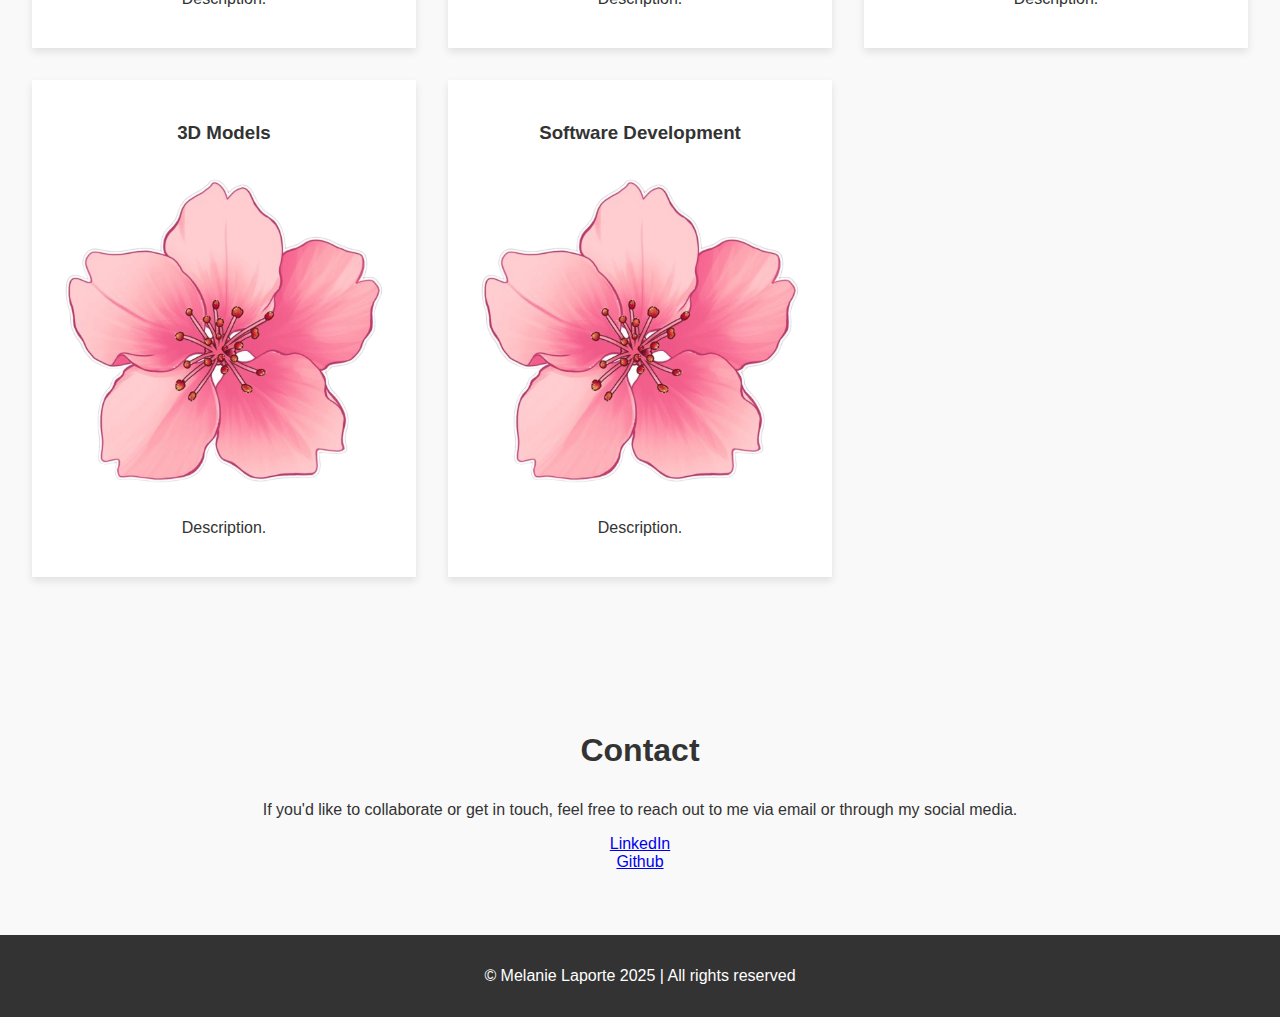
==== commit 5a777530: "Updated HTML." ====
--- a/index.html
+++ b/index.html
@@ -85,7 +85,7 @@
 <script src="styles.js"></script>
 
 <footer>
-    <p>&copy; Melanie Laporte 2025 | All rights reserved.</p>
+    <p>&copy; Melanie Laporte 2025 | All rights reserved</p>
 </footer>
 
 </body>
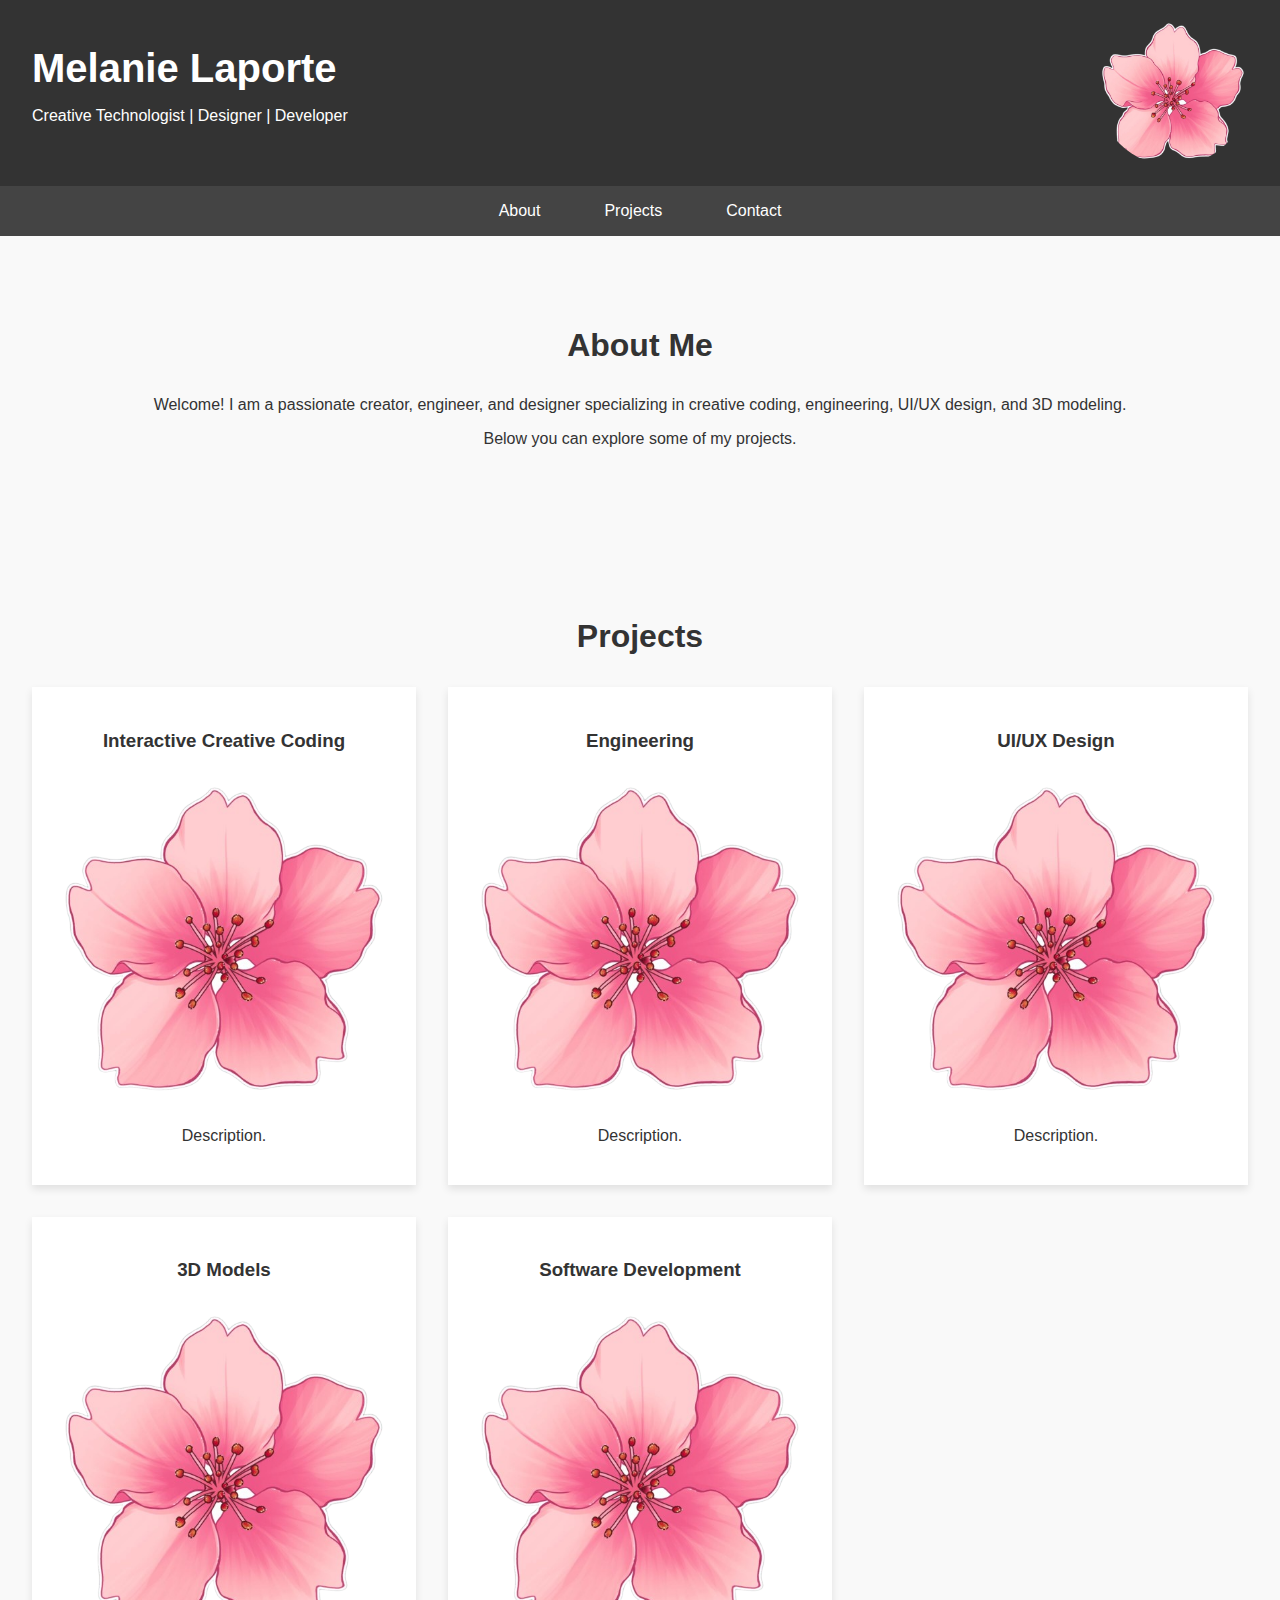
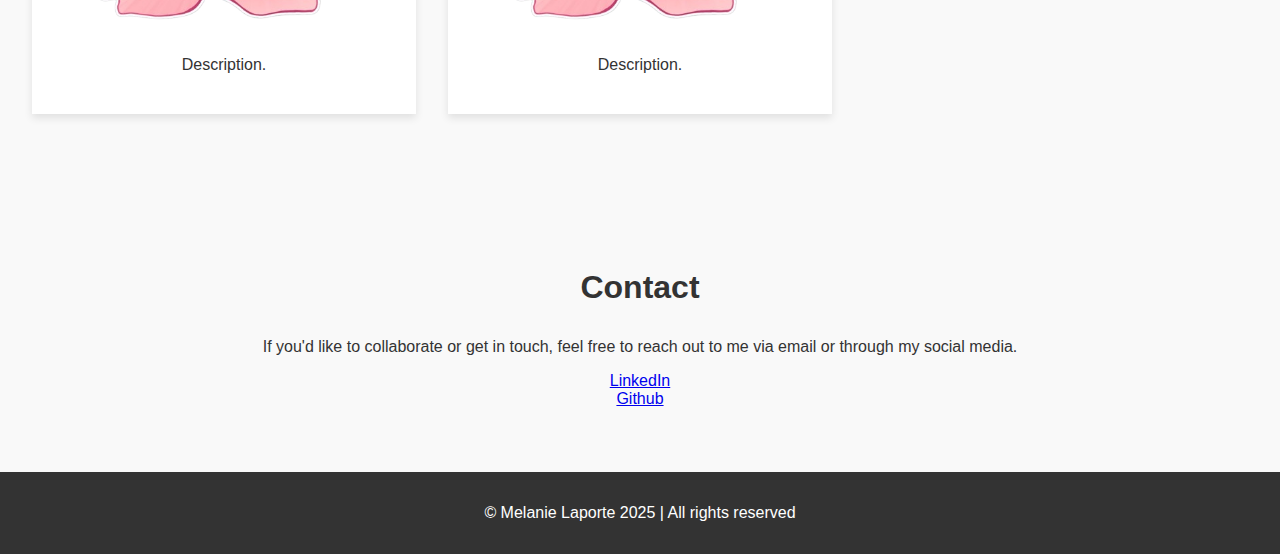
==== commit 77ef1d56: "Updated the header to two divs." ====
--- a/index.html
+++ b/index.html
@@ -7,20 +7,21 @@
     <title>Melanie Laporte's Portfolio</title>
     <link rel="stylesheet" href="styles.css">
 </head>
+
 <body>
-  
-
   <header>
-    <h1>Melanie Laporte</h1>
-      <div>
+      <div class="header-left">
+        <h1>Melanie Laporte</h1>  
         <p><span id="typed-intro"></span></p>
         <p>Creative Technologist | Designer | Developer</p>
+        <!-- For later  
+        <p class="header-text">Welcome to my portfolio! Explore my work as a creative technologist and developer.</p> -->  
       </div>
 
-      <div class="header-content">
-        <p class="header-text">Welcome to my portfolio! Explore my work as a creative technologist and developer.</p>
-        <img class="header-photo" src="assets/images/cherryBlossom.png" alt="Melanie Laporte">
+      <div class="header-right">
+        <img class="header-photo" src="assets/images/cherryBlossom.png" alt="Melanie Laporte Photo">
       </div>
+
   </header>
 
 <nav>
@@ -31,7 +32,8 @@
 
 <section id="about">
     <h2>About Me</h2>
-    <p>Welcome! I am a passionate creator, engineer, and designer. I specialize in p5.js art, engineering, UI/UX design, and 3D modeling. Below you can explore some of my projects.</p>
+    <p>Welcome! I am a passionate creator, engineer, and designer specializing in creative coding, engineering, UI/UX design, and 3D modeling.</p>
+    <p>Below you can explore some of my projects.</p>
 </section>
 
 <section id="projects">
@@ -85,7 +87,7 @@
 <script src="styles.js"></script>
 
 <footer>
-    <p>&copy; Melanie Laporte 2025 | All rights reserved</p>
+    <p>&copy; Melanie Laporte 2025 | All rights reserved </p>
 </footer>
 
 </body>
--- a/styles.css
+++ b/styles.css
@@ -1,3 +1,4 @@
+/* Global styles */
 body {
   font-family: Arial, sans-serif;
   background-color: #f9f9f9;
@@ -7,21 +8,38 @@
 }
 
 header {
+  display: flex;
+  justify-content: space-between;  /* Space out the left and right sections */
+  align-items: center;  /* Vertically center the content */
   background-color: #333;
   color: white;
   padding: 1em 2em;
+}
+
+.header-left, .header-right {
+  flex: 1;  /* Both sections take equal width */
+}
+
+.header-left {
   text-align: left;
 }
 
-.header-photo {
-  align-content: right;
+.header-right {
+  text-align: right;
 }
 
+.header-photo {
+  max-width: 150px; /* Adjust the size of the photo */
+  border-radius: 50%; /* Optional: adds rounded corners to the photo */
+}
+
+/* Header text */
 header h1 {
   margin: 0;
   font-size: 2.5em;
 }
 
+/* Navigation */
 nav {
   display: flex;
   justify-content: center;
@@ -73,4 +91,4 @@
   background-color: #333;
   color: white;
   padding: 1em;
-}+}
